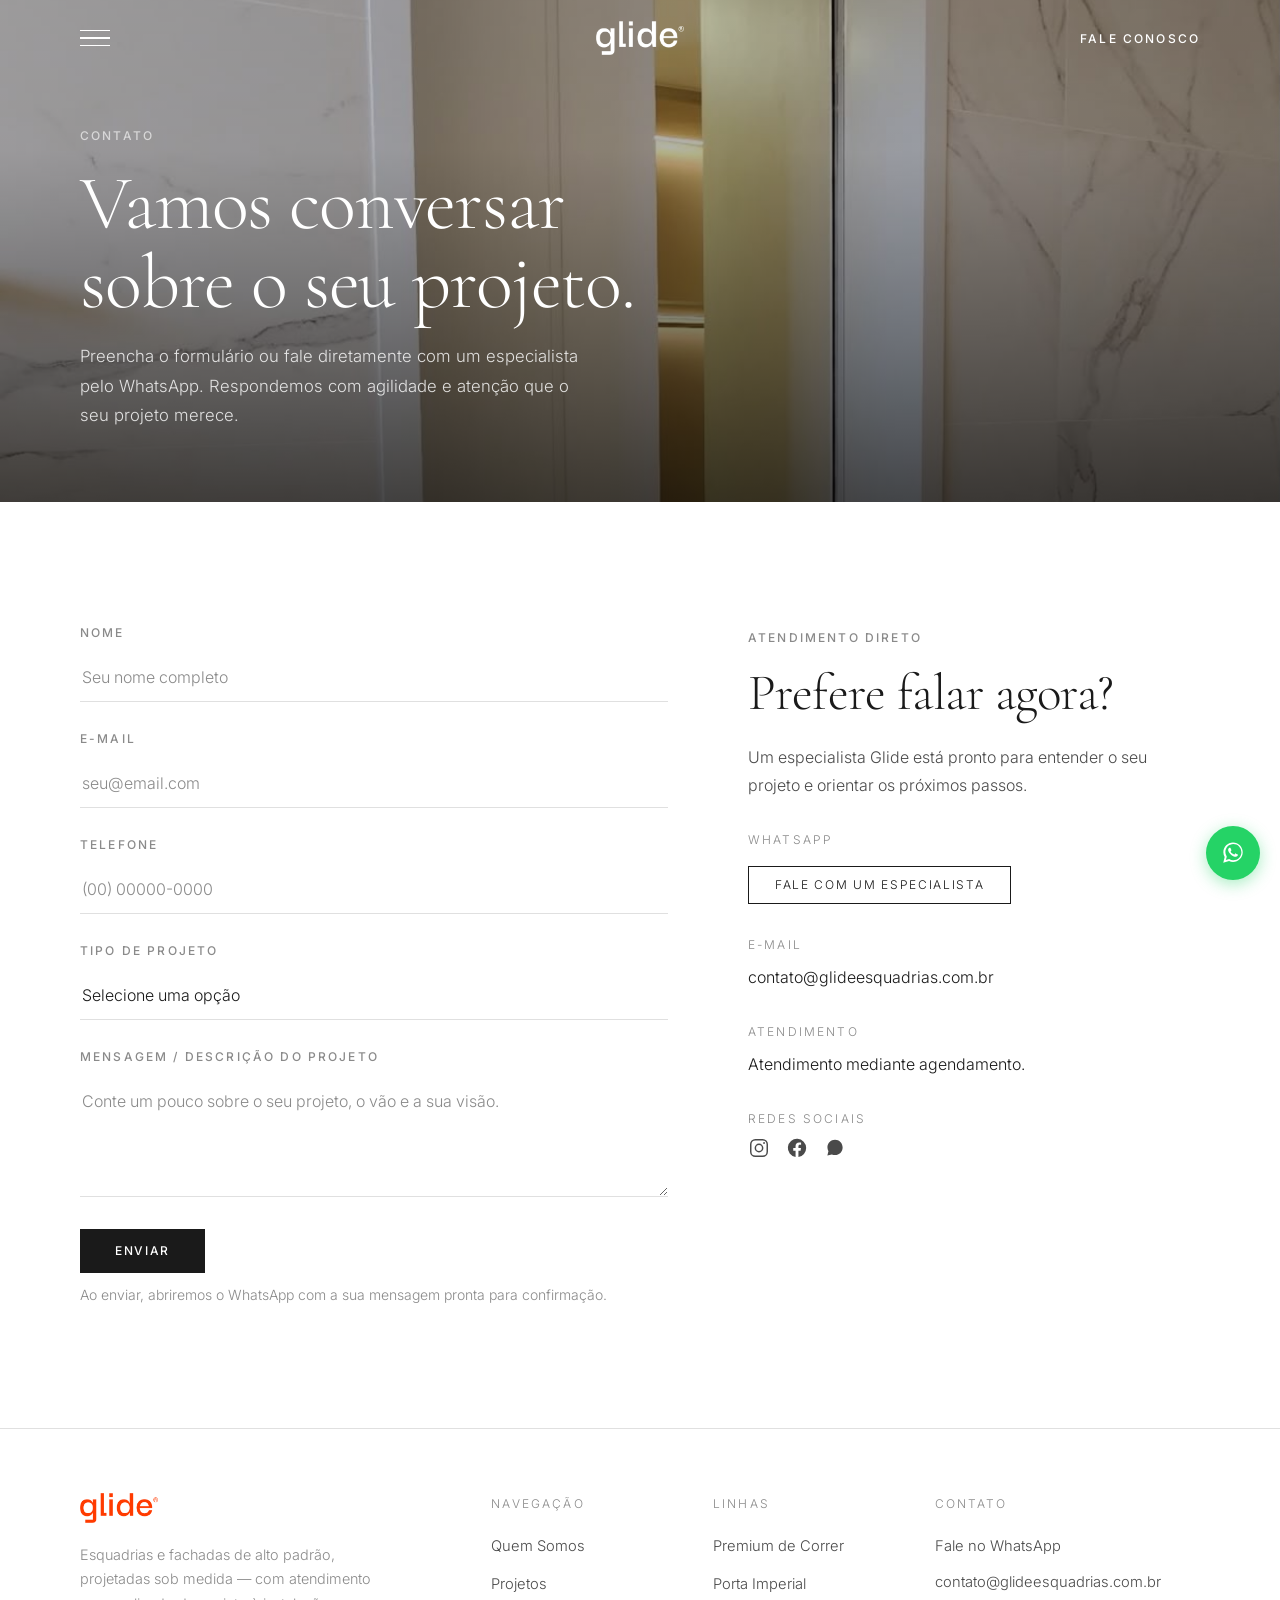
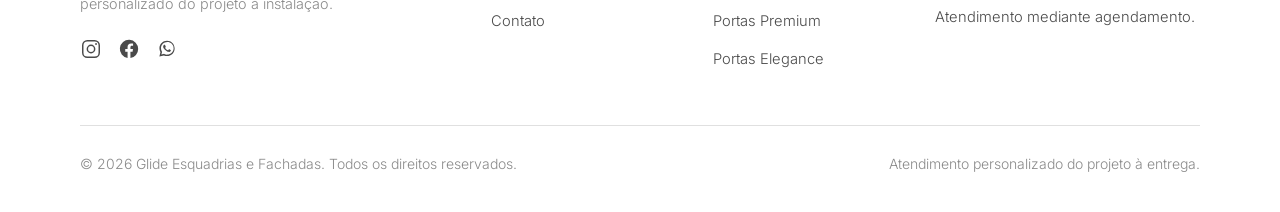
==== contato.html @ 8a38317e "first commit" ====
<!DOCTYPE html>
<html lang="pt-BR">
<head>
  <meta charset="UTF-8">
  <meta name="viewport" content="width=device-width, initial-scale=1.0">
  <title>Contato — Glide</title>
  <meta name="description" content="Fale com a Glide. Preencha o formulário ou converse diretamente com um especialista pelo WhatsApp — respondemos com agilidade e a atenção que o seu projeto merece.">
  <link rel="icon" href="images/symbol.png">
  <link rel="preconnect" href="https://fonts.googleapis.com">
  <link rel="preconnect" href="https://fonts.gstatic.com" crossorigin>
  <link href="https://fonts.googleapis.com/css2?family=Cormorant+Garamond:ital,wght@0,300;0,400;1,300;1,400&family=Inter:wght@300;400;500&display=swap" rel="stylesheet">
  <link rel="stylesheet" href="css/tokens.css">
  <link rel="stylesheet" href="css/reset.css">
  <link rel="stylesheet" href="css/main.css">
  <script src="js/main.js" defer></script>
</head>
<body>

  <!-- ============ NAVBAR ============ -->
  <header class="navbar" id="navbar">
    <div class="navbar__inner">
      <button class="nav-toggle" aria-label="Abrir menu" aria-expanded="false" aria-controls="menu">
        <span></span><span></span><span></span>
      </button>
      <a href="index.html" class="nav-logo" aria-label="Glide — página inicial">
        <img class="logo-light" src="images/logo-white.png" alt="Glide" width="120" height="34">
        <img class="logo-dark" src="images/logo-dark.png" alt="" aria-hidden="true" width="120" height="34">
      </a>
      <a href="contato.html" class="nav-cta">Fale Conosco</a>
    </div>
  </header>

  <!-- ============ MENU OVERLAY ============ -->
  <nav class="menu" id="menu" aria-hidden="true" aria-label="Menu principal">
    <div class="menu__bar">
      <a href="index.html" class="menu__logo" aria-label="Glide"><img src="images/logo-white.png" alt="Glide"></a>
      <button class="menu__close" aria-label="Fechar menu"></button>
    </div>
    <div class="menu__body">
      <div class="menu__nav">
        <a href="index.html" class="menu__link" style="--i:0">Início</a>
        <a href="quem-somos.html" class="menu__link" style="--i:1">Quem Somos</a>
        <a href="projetos.html" class="menu__link" style="--i:2">Projetos</a>
        <a href="contato.html" class="menu__link is-active" style="--i:3">Contato</a>
      </div>
      <div class="menu__group">
        <span class="menu__group-label">Linhas de Produto</span>
        <div class="menu__sub">
          <a href="portas-premium-correr.html">Portas Premium de Correr</a>
          <a href="porta-imperial.html">Porta Imperial</a>
          <a href="portas-premium.html">Portas Premium</a>
          <a href="portas-elegance.html">Portas Elegance</a>
        </div>
      </div>
    </div>
    <div class="menu__footer">
      <a href="https://wa.me/SEU_NUMERO_AQUI" target="_blank" rel="noopener">WhatsApp</a>
      <a href="contato.html">Contato</a>
      <span>Atendimento personalizado do projeto à entrega.</span>
    </div>
  </nav>

  <main>

    <!-- ============ HERO DA PÁGINA ============ -->
    <section class="page-hero page-hero--short">
      <div class="page-hero__media">
        <img src="fotosportas/Correr%20Premium/IMG_0045%20-%20Porta%20de%20Correr%20Premium.jpeg"
             alt="Porta Glide de alto padrão integrada a parede de mármore" fetchpriority="high">
      </div>
      <div class="page-hero__content container">
        <span class="eyebrow eyebrow--light">Contato</span>
        <h1 class="page-hero__title">Vamos conversar sobre o seu projeto.</h1>
        <p class="page-hero__subtitle">Preencha o formulário ou fale diretamente com um especialista pelo WhatsApp. Respondemos com agilidade e atenção que o seu projeto merece.</p>
      </div>
    </section>

    <!-- ============ CONTATO ============ -->
    <section class="section">
      <div class="container">
        <div class="contact-grid">

          <!-- Formulário -->
          <div class="reveal">
            <!-- O envio abre o WhatsApp com a mensagem preenchida.
                 Substitua data-whatsapp pelo número real (apenas dígitos: DDI+DDD+número). -->
            <form class="form js-contact-form" data-whatsapp="SEU_NUMERO_AQUI" novalidate>
              <div class="field">
                <label for="nome">Nome</label>
                <input type="text" id="nome" name="nome" placeholder="Seu nome completo" required>
              </div>
              <div class="field">
                <label for="email">E-mail</label>
                <input type="email" id="email" name="email" placeholder="seu@email.com" required>
              </div>
              <div class="field">
                <label for="telefone">Telefone</label>
                <input type="tel" id="telefone" name="telefone" placeholder="(00) 00000-0000">
              </div>
              <div class="field">
                <label for="tipo">Tipo de projeto</label>
                <select id="tipo" name="tipo" required>
                  <option value="" disabled selected>Selecione uma opção</option>
                  <option value="Residencial">Residencial</option>
                  <option value="Comercial">Comercial</option>
                  <option value="Corporativo">Corporativo</option>
                </select>
              </div>
              <div class="field">
                <label for="mensagem">Mensagem / Descrição do projeto</label>
                <textarea id="mensagem" name="mensagem" placeholder="Conte um pouco sobre o seu projeto, o vão e a sua visão." required></textarea>
              </div>
              <div class="form__submit">
                <button type="submit" class="btn btn--primary">Enviar</button>
                <p class="form__feedback form__note" hidden>Abrindo o WhatsApp com a sua mensagem — é só confirmar o envio por lá.</p>
                <p class="form__note">Ao enviar, abriremos o WhatsApp com a sua mensagem pronta para confirmação.</p>
              </div>
            </form>
          </div>

          <!-- Aside / contato direto -->
          <aside class="contact-aside reveal" style="--reveal-delay:.1s">
            <span class="eyebrow">Atendimento Direto</span>
            <h2 class="title-section">Prefere falar agora?</h2>
            <p>Um especialista Glide está pronto para entender o seu projeto e orientar os próximos passos.</p>

            <div class="contact-block">
              <div class="contact-block__label">WhatsApp</div>
              <a href="https://wa.me/SEU_NUMERO_AQUI" target="_blank" rel="noopener" class="btn btn--outline btn--sm" style="margin-top:8px">Fale com um especialista</a>
            </div>

            <!-- TODO: substituir pelos dados reais de contato da empresa -->
            <div class="contact-block">
              <div class="contact-block__label">E-mail</div>
              <a href="mailto:contato@glideesquadrias.com.br">contato@glideesquadrias.com.br</a>
            </div>

            <div class="contact-block">
              <div class="contact-block__label">Atendimento</div>
              <p>Atendimento mediante agendamento.</p>
            </div>

            <div class="contact-block">
              <div class="contact-block__label">Redes Sociais</div>
              <div class="footer__social" style="margin-top:8px">
                <a href="#" aria-label="Instagram" target="_blank" rel="noopener">
                  <svg viewBox="0 0 24 24" fill="none" stroke="currentColor" stroke-width="1.6" aria-hidden="true"><rect x="3" y="3" width="18" height="18" rx="5"/><circle cx="12" cy="12" r="4"/><circle cx="17.5" cy="6.5" r="1" fill="currentColor" stroke="none"/></svg>
                </a>
                <a href="#" aria-label="Facebook" target="_blank" rel="noopener">
                  <svg viewBox="0 0 24 24" fill="currentColor" aria-hidden="true"><path d="M22 12a10 10 0 1 0-11.56 9.88v-6.99H7.9V12h2.54V9.8c0-2.5 1.49-3.89 3.78-3.89 1.09 0 2.24.2 2.24.2v2.46h-1.26c-1.24 0-1.63.77-1.63 1.56V12h2.78l-.44 2.89h-2.34v6.99A10 10 0 0 0 22 12z"/></svg>
                </a>
                <a href="https://wa.me/SEU_NUMERO_AQUI" aria-label="WhatsApp" target="_blank" rel="noopener">
                  <svg viewBox="0 0 32 32" fill="currentColor" aria-hidden="true"><path d="M16.04 4C9.93 4 4.98 8.95 4.98 15.06c0 1.95.51 3.86 1.48 5.54L4.9 27l6.57-1.72a11.02 11.02 0 0 0 4.56.98h.01c6.11 0 11.06-4.95 11.06-11.06C27.1 8.95 22.15 4 16.04 4z"/></svg>
                </a>
              </div>
            </div>
          </aside>

        </div>
      </div>
    </section>

  </main>

  <!-- ============ FOOTER ============ -->
  <footer class="footer">
    <div class="container">
      <div class="footer__grid">
        <div class="footer__brand">
          <img class="footer__brand-logo" src="images/logo-orange.png" alt="Glide">
          <p class="footer__tagline">Esquadrias e fachadas de alto padrão, projetadas sob medida — com atendimento personalizado do projeto à instalação.</p>
          <div class="footer__social">
            <a href="#" aria-label="Instagram" target="_blank" rel="noopener">
              <svg viewBox="0 0 24 24" fill="none" stroke="currentColor" stroke-width="1.6" aria-hidden="true"><rect x="3" y="3" width="18" height="18" rx="5"/><circle cx="12" cy="12" r="4"/><circle cx="17.5" cy="6.5" r="1" fill="currentColor" stroke="none"/></svg>
            </a>
            <a href="#" aria-label="Facebook" target="_blank" rel="noopener">
              <svg viewBox="0 0 24 24" fill="currentColor" aria-hidden="true"><path d="M22 12a10 10 0 1 0-11.56 9.88v-6.99H7.9V12h2.54V9.8c0-2.5 1.49-3.89 3.78-3.89 1.09 0 2.24.2 2.24.2v2.46h-1.26c-1.24 0-1.63.77-1.63 1.56V12h2.78l-.44 2.89h-2.34v6.99A10 10 0 0 0 22 12z"/></svg>
            </a>
            <a href="https://wa.me/SEU_NUMERO_AQUI" aria-label="WhatsApp" target="_blank" rel="noopener">
              <svg viewBox="0 0 32 32" fill="currentColor" aria-hidden="true"><path d="M16.04 4C9.93 4 4.98 8.95 4.98 15.06c0 1.95.51 3.86 1.48 5.54L4.9 27l6.57-1.72a11.02 11.02 0 0 0 4.56.98h.01c6.11 0 11.06-4.95 11.06-11.06C27.1 8.95 22.15 4 16.04 4zm0 20.2h-.01c-1.41 0-2.79-.38-4-1.1l-.29-.17-3.9 1.02 1.04-3.8-.19-.3a9.13 9.13 0 0 1-1.4-4.86c0-5.05 4.11-9.16 9.17-9.16 2.45 0 4.75.96 6.48 2.69a9.1 9.1 0 0 1 2.68 6.48c0 5.06-4.11 9.17-9.16 9.17zm5.03-6.86c-.27-.14-1.63-.8-1.88-.9-.25-.09-.43-.13-.62.14-.18.27-.71.9-.87 1.08-.16.18-.32.2-.59.07-.27-.14-1.16-.43-2.21-1.36-.82-.73-1.37-1.63-1.53-1.9-.16-.27-.02-.42.12-.55.12-.12.27-.32.41-.48.14-.16.18-.27.27-.46.09-.18.05-.34-.02-.48-.07-.14-.62-1.49-.85-2.04-.22-.53-.45-.46-.62-.47l-.53-.01c-.18 0-.48.07-.73.34-.25.27-.96.94-.96 2.29 0 1.35.98 2.65 1.12 2.84.14.18 1.93 2.95 4.67 4.14.65.28 1.16.45 1.56.58.66.21 1.25.18 1.72.11.52-.08 1.63-.67 1.86-1.31.23-.64.23-1.19.16-1.31-.07-.12-.25-.18-.52-.32z"/></svg>
            </a>
          </div>
        </div>
        <div class="footer__col">
          <div class="footer__col-title">Navegação</div>
          <nav class="footer__links">
            <a href="quem-somos.html">Quem Somos</a>
            <a href="projetos.html">Projetos</a>
            <a href="contato.html">Contato</a>
          </nav>
        </div>
        <div class="footer__col">
          <div class="footer__col-title">Linhas</div>
          <nav class="footer__links">
            <a href="portas-premium-correr.html">Premium de Correr</a>
            <a href="porta-imperial.html">Porta Imperial</a>
            <a href="portas-premium.html">Portas Premium</a>
            <a href="portas-elegance.html">Portas Elegance</a>
          </nav>
        </div>
        <div class="footer__col">
          <div class="footer__col-title">Contato</div>
          <div class="footer__contact">
            <a href="https://wa.me/SEU_NUMERO_AQUI" target="_blank" rel="noopener">Fale no WhatsApp</a>
            <a href="mailto:contato@glideesquadrias.com.br">contato@glideesquadrias.com.br</a>
            <p>Atendimento mediante agendamento.</p>
          </div>
        </div>
      </div>
      <div class="footer__bottom">
        <span>&copy; <span class="js-year">2026</span> Glide Esquadrias e Fachadas. Todos os direitos reservados.</span>
        <span>Atendimento personalizado do projeto à entrega.</span>
      </div>
    </div>
  </footer>

  <!-- ============ WHATSAPP FLUTUANTE ============ -->
  <a class="whatsapp-float" href="https://wa.me/SEU_NUMERO_AQUI" target="_blank" rel="noopener" aria-label="Fale com um especialista no WhatsApp">
    <svg viewBox="0 0 32 32" fill="currentColor" aria-hidden="true"><path d="M16.04 4C9.93 4 4.98 8.95 4.98 15.06c0 1.95.51 3.86 1.48 5.54L4.9 27l6.57-1.72a11.02 11.02 0 0 0 4.56.98h.01c6.11 0 11.06-4.95 11.06-11.06C27.1 8.95 22.15 4 16.04 4zm0 20.2h-.01c-1.41 0-2.79-.38-4-1.1l-.29-.17-3.9 1.02 1.04-3.8-.19-.3a9.13 9.13 0 0 1-1.4-4.86c0-5.05 4.11-9.16 9.17-9.16 2.45 0 4.75.96 6.48 2.69a9.1 9.1 0 0 1 2.68 6.48c0 5.06-4.11 9.17-9.16 9.17zm5.03-6.86c-.27-.14-1.63-.8-1.88-.9-.25-.09-.43-.13-.62.14-.18.27-.71.9-.87 1.08-.16.18-.32.2-.59.07-.27-.14-1.16-.43-2.21-1.36-.82-.73-1.37-1.63-1.53-1.9-.16-.27-.02-.42.12-.55.12-.12.27-.32.41-.48.14-.16.18-.27.27-.46.09-.18.05-.34-.02-.48-.07-.14-.62-1.49-.85-2.04-.22-.53-.45-.46-.62-.47l-.53-.01c-.18 0-.48.07-.73.34-.25.27-.96.94-.96 2.29 0 1.35.98 2.65 1.12 2.84.14.18 1.93 2.95 4.67 4.14.65.28 1.16.45 1.56.58.66.21 1.25.18 1.72.11.52-.08 1.63-.67 1.86-1.31.23-.64.23-1.19.16-1.31-.07-.12-.25-.18-.52-.32z"/></svg>
  </a>

</body>
</html>
---- css/tokens.css ----
/* ============================================================
   GLIDE — Design Tokens
   Variáveis globais: cores, tipografia, espaçamento, transições.
   Nunca usar valores hardcoded nas páginas — sempre referenciar
   estas variáveis.
   ============================================================ */

:root {
  /* ---------- CORES ---------- */
  --color-background:   #FFFFFF;   /* fundo principal */
  --color-surface:      #F5F5F3;   /* seções alternadas (off-white quente) */
  --color-surface-2:    #EFEFEC;   /* variação mais profunda da surface */
  --color-dark:         #1A1A1A;   /* textos principais, hero, títulos */
  --color-mid:          #4A4A4A;   /* textos secundários, subtítulos */
  --color-light:        #8A8A8A;   /* textos de apoio, labels, rodapé */
  --color-accent:       #1A1A1A;   /* destaque — botões CTA principais */
  --color-accent-hover: #333333;   /* hover dos botões */
  --color-border:       #E0E0E0;   /* bordas, linhas divisórias */
  --color-border-soft:  #ECECEC;   /* bordas muito sutis */
  --color-whatsapp:     #25D366;   /* ícone flutuante WhatsApp */
  --color-overlay:      rgba(0, 0, 0, 0.45); /* overlay do hero */

  /* ---------- TIPOGRAFIA ---------- */
  --font-heading: 'Cormorant Garamond', Georgia, 'Times New Roman', serif;
  --font-body:    'Inter', -apple-system, BlinkMacSystemFont, 'Segoe UI', sans-serif;
  --font-accent:  'Inter', -apple-system, BlinkMacSystemFont, 'Segoe UI', sans-serif;

  /* Escala tipográfica fluida */
  --text-hero:  clamp(2.75rem, 6vw, 5.5rem);
  --text-h1:    clamp(2.1rem, 4vw, 3.5rem);
  --text-h2:    clamp(1.5rem, 3vw, 2.5rem);
  --text-h3:    1.25rem;
  --text-body:  1rem;
  --text-small: 0.875rem;
  --text-caps:  0.75rem;

  --tracking-caps: 0.18em;   /* letter-spacing de labels em caixa alta */
  --tracking-btn:  0.14em;   /* letter-spacing dos botões */

  --leading-tight: 1.1;
  --leading-snug:  1.3;
  --leading-body:  1.75;

  /* ---------- ESPAÇAMENTO E GRID ---------- */
  --space-section:    120px;   /* padding vertical entre seções (desktop) */
  --space-section-m:  72px;    /* padding vertical entre seções (mobile) */
  --container-max:    1280px;  /* largura máxima do container */
  --container-pad:    80px;    /* padding lateral desktop */
  --container-pad-m:  24px;    /* padding lateral mobile */
  --grid-gap:         32px;    /* gap padrão entre colunas/cards */
  --gallery-gap:      8px;     /* gap editorial das galerias */

  /* ---------- ALTURAS / DIMENSÕES ---------- */
  --nav-h:        76px;        /* altura navbar desktop */
  --nav-h-m:      62px;        /* altura navbar mobile */

  /* ---------- TRANSIÇÕES ---------- */
  --ease:        cubic-bezier(0.22, 0.61, 0.36, 1);
  --ease-out:    cubic-bezier(0.16, 1, 0.3, 1);
  --t-fast:      0.2s;
  --t-base:      0.3s;
  --t-slow:      0.6s;

  /* ---------- SOMBRAS ---------- */
  --shadow-nav:  0 1px 0 var(--color-border);
  --shadow-soft: 0 18px 50px -28px rgba(0, 0, 0, 0.35);

  /* ---------- Z-INDEX ---------- */
  --z-nav:     900;
  --z-menu:    950;
  --z-float:   999;
  --z-lightbox: 1000;
}
---- css/main.css ----
/* ============================================================
   GLIDE — Main Stylesheet
   Luxury minimalism. Mobile-first. CSS puro com variáveis.
   Sumário:
   1.  Layout base (container, section, helpers)
   2.  Tipografia (eyebrow, títulos, leads)
   3.  Botões
   4.  Navbar
   5.  Menu overlay (fullscreen)
   6.  Hero (home) + Hero interno
   7.  Bloco de marca / duas colunas
   8.  Stats
   9.  Cards "Por que a Glide"
   10. Cards de linha de produto
   11. Processo (etapas)
   12. Galeria / masonry
   13. Páginas de produto
   14. Quem somos
   15. Contato (form)
   16. CTA final
   17. Rodapé
   18. WhatsApp flutuante
   19. Lightbox
   20. Animações de reveal
   21. Responsivo
   ============================================================ */

/* ============================================================
   1. LAYOUT BASE
   ============================================================ */
.container {
  width: 100%;
  max-width: var(--container-max);
  margin-inline: auto;
  padding-inline: var(--container-pad-m);
}

.container--wide { max-width: 1480px; }
.container--narrow { max-width: 920px; }

.section {
  padding-block: var(--space-section-m);
}
.section--surface { background-color: var(--color-surface); }
.section--dark { background-color: var(--color-dark); color: #fff; }
.section--tight { padding-block: calc(var(--space-section-m) * 0.7); }

.divider {
  height: 1px;
  background: var(--color-border);
  border: 0;
}

/* ============================================================
   2. TIPOGRAFIA
   ============================================================ */
.eyebrow {
  display: inline-block;
  font-family: var(--font-accent);
  font-size: var(--text-caps);
  font-weight: 500;
  letter-spacing: var(--tracking-caps);
  text-transform: uppercase;
  color: var(--color-light);
}
.eyebrow--light { color: rgba(255, 255, 255, 0.62); }

.title-display {
  font-family: var(--font-heading);
  font-weight: 300;
  font-size: var(--text-h1);
  line-height: 1.05;
  letter-spacing: -0.01em;
  color: var(--color-dark);
}
.title-display em {
  font-style: italic;
}

.title-section {
  font-family: var(--font-heading);
  font-weight: 300;
  font-size: var(--text-h1);
  line-height: 1.08;
  letter-spacing: -0.01em;
  color: var(--color-dark);
}

.lead {
  font-family: var(--font-body);
  font-weight: 300;
  font-size: 1.05rem;
  line-height: var(--leading-body);
  color: var(--color-mid);
}

.muted { color: var(--color-light); }
.on-dark { color: #fff; }
.on-dark .title-section,
.on-dark h2,
.on-dark h3 { color: #fff; }

.text-center { text-align: center; }
.measure { max-width: 56ch; }
.measure-sm { max-width: 46ch; }

/* Cabeçalho de seção centralizado reutilizável */
.section-head {
  max-width: 720px;
  margin-inline: auto;
  text-align: center;
}
.section-head .eyebrow { margin-bottom: 20px; }
.section-head .title-section { margin-bottom: 20px; }
.section-head .lead { margin-inline: auto; }

/* ============================================================
   3. BOTÕES
   ============================================================ */
.btn {
  display: inline-flex;
  align-items: center;
  justify-content: center;
  gap: 10px;
  padding: 15px 34px;
  font-family: var(--font-body);
  font-size: var(--text-caps);
  font-weight: 500;
  letter-spacing: var(--tracking-btn);
  text-transform: uppercase;
  line-height: 1;
  border: 1px solid transparent;
  cursor: pointer;
  transition: background var(--t-fast) var(--ease),
              color var(--t-fast) var(--ease),
              border-color var(--t-fast) var(--ease),
              transform var(--t-fast) var(--ease);
}
.btn:hover { transform: translateY(-1px); }
.btn:active { transform: translateY(0); }

.btn--primary {
  background: var(--color-dark);
  color: #fff;
  border-color: var(--color-dark);
}
.btn--primary:hover { background: var(--color-accent-hover); border-color: var(--color-accent-hover); }

.btn--outline {
  background: transparent;
  color: var(--color-dark);
  border-color: var(--color-dark);
}
.btn--outline:hover { background: var(--color-dark); color: #fff; }

.btn--outline-light {
  background: transparent;
  color: #fff;
  border-color: rgba(255, 255, 255, 0.85);
}
.btn--outline-light:hover { background: #fff; color: var(--color-dark); border-color: #fff; }

.btn--sm { padding: 12px 26px; }

.btn-group {
  display: flex;
  flex-wrap: wrap;
  gap: 16px;
}

/* Link de texto com seta */
.text-link {
  display: inline-flex;
  align-items: center;
  gap: 9px;
  font-family: var(--font-body);
  font-size: var(--text-caps);
  font-weight: 500;
  letter-spacing: var(--tracking-btn);
  text-transform: uppercase;
  color: var(--color-dark);
  padding-bottom: 4px;
  border-bottom: 1px solid var(--color-dark);
  transition: gap var(--t-fast) var(--ease), opacity var(--t-fast) var(--ease);
}
.text-link:hover { gap: 16px; }
.text-link .arrow { transition: transform var(--t-fast) var(--ease); }
.text-link:hover .arrow { transform: translateX(3px); }
.text-link--light { color: #fff; border-color: rgba(255,255,255,0.6); }

/* ============================================================
   4. NAVBAR
   ============================================================ */
.navbar {
  position: fixed;
  inset: 0 0 auto 0;
  z-index: var(--z-nav);
  height: var(--nav-h-m);
  display: flex;
  align-items: center;
  background: transparent;
  transition: background var(--t-base) var(--ease),
              box-shadow var(--t-base) var(--ease),
              height var(--t-base) var(--ease);
}
.navbar__inner {
  width: 100%;
  max-width: 1480px;
  margin-inline: auto;
  padding-inline: var(--container-pad-m);
  display: grid;
  grid-template-columns: 1fr auto 1fr;
  align-items: center;
}

/* Botão hamburger (esquerda) */
.nav-toggle {
  justify-self: start;
  display: inline-flex;
  flex-direction: column;
  gap: 6px;
  width: 30px;
  padding: 6px 0;
  color: #fff;
}
.nav-toggle span {
  display: block;
  height: 1.5px;
  width: 100%;
  background: currentColor;
  transition: transform var(--t-base) var(--ease),
              opacity var(--t-base) var(--ease),
              background var(--t-base) var(--ease);
}
.nav-toggle__label {
  display: none;
  font-size: var(--text-caps);
  letter-spacing: var(--tracking-caps);
  text-transform: uppercase;
  font-weight: 500;
}

/* Logo (centro) */
.nav-logo {
  justify-self: center;
  display: block;
  position: relative;
  height: 30px;
}
.nav-logo img {
  height: 100%;
  width: auto;
  transition: opacity var(--t-base) var(--ease);
}
.nav-logo .logo-dark {
  position: absolute;
  inset: 0;
  opacity: 0;
}

/* CTA direita */
.nav-cta {
  justify-self: end;
  display: none;
  font-size: var(--text-caps);
  font-weight: 500;
  letter-spacing: var(--tracking-caps);
  text-transform: uppercase;
  color: #fff;
  transition: color var(--t-base) var(--ease), opacity var(--t-fast) var(--ease);
}
.nav-cta:hover { opacity: 0.7; }

/* Estado: rolado / sólido */
.navbar.is-solid {
  background: var(--color-background);
  box-shadow: var(--shadow-nav);
}
.navbar.is-solid .nav-toggle { color: var(--color-dark); }
.navbar.is-solid .nav-cta { color: var(--color-dark); }
.navbar.is-solid .nav-logo .logo-light { opacity: 0; }
.navbar.is-solid .nav-logo .logo-dark { opacity: 1; }

/* ============================================================
   5. MENU OVERLAY (FULLSCREEN)
   ============================================================ */
.menu {
  position: fixed;
  inset: 0;
  z-index: var(--z-menu);
  background: var(--color-dark);
  color: #fff;
  display: flex;
  flex-direction: column;
  opacity: 0;
  visibility: hidden;
  transform: translateY(-12px);
  transition: opacity var(--t-base) var(--ease),
              transform var(--t-base) var(--ease),
              visibility var(--t-base);
  overflow-y: auto;
}
.menu.is-open {
  opacity: 1;
  visibility: visible;
  transform: none;
}

.menu__bar {
  height: var(--nav-h-m);
  display: flex;
  align-items: center;
  justify-content: space-between;
  padding-inline: var(--container-pad-m);
  flex-shrink: 0;
}
.menu__logo { height: 28px; }
.menu__logo img { height: 100%; width: auto; }
.menu__close {
  width: 34px;
  height: 34px;
  position: relative;
  color: #fff;
}
.menu__close::before,
.menu__close::after {
  content: "";
  position: absolute;
  top: 50%;
  left: 50%;
  width: 22px;
  height: 1.5px;
  background: currentColor;
}
.menu__close::before { transform: translate(-50%, -50%) rotate(45deg); }
.menu__close::after  { transform: translate(-50%, -50%) rotate(-45deg); }

.menu__body {
  flex: 1;
  display: flex;
  flex-direction: column;
  justify-content: center;
  padding: 48px var(--container-pad-m) 64px;
}

.menu__nav { display: flex; flex-direction: column; gap: 2px; }

.menu__link {
  font-family: var(--font-heading);
  font-weight: 300;
  font-size: clamp(2rem, 8vw, 3.4rem);
  line-height: 1.25;
  color: rgba(255, 255, 255, 0.55);
  width: fit-content;
  transition: color var(--t-fast) var(--ease), transform var(--t-fast) var(--ease);
  /* animação de entrada escalonada */
  opacity: 0;
  transform: translateY(18px);
}
.menu.is-open .menu__link {
  animation: menuIn 0.6s var(--ease-out) forwards;
  animation-delay: calc(var(--i, 0) * 0.06s + 0.12s);
}
.menu__link:hover { color: #fff; transform: translateX(8px); }
.menu__link.is-active { color: #fff; }
.menu__link.is-active::before {
  content: "";
  display: inline-block;
  width: 26px;
  height: 1px;
  background: var(--color-light);
  vertical-align: middle;
  margin-right: 16px;
}

@keyframes menuIn {
  to { opacity: 1; transform: none; }
}

/* Submenu de produtos */
.menu__group { margin: 6px 0 6px; }
.menu__group-label {
  display: block;
  font-size: var(--text-caps);
  letter-spacing: var(--tracking-caps);
  text-transform: uppercase;
  color: var(--color-light);
  margin-bottom: 14px;
}
.menu__sub {
  display: flex;
  flex-direction: column;
  gap: 12px;
  padding-left: 2px;
}
.menu__sub a {
  font-family: var(--font-body);
  font-weight: 300;
  font-size: 1.05rem;
  color: rgba(255, 255, 255, 0.6);
  width: fit-content;
  transition: color var(--t-fast) var(--ease), transform var(--t-fast) var(--ease);
}
.menu__sub a:hover { color: #fff; transform: translateX(6px); }
.menu__sub a.is-active { color: #fff; }

.menu__footer {
  margin-top: 44px;
  padding-top: 28px;
  border-top: 1px solid rgba(255, 255, 255, 0.12);
  display: flex;
  flex-wrap: wrap;
  gap: 24px;
  align-items: center;
  font-size: var(--text-small);
  color: var(--color-light);
}
.menu__footer a { transition: color var(--t-fast) var(--ease); }
.menu__footer a:hover { color: #fff; }

body.menu-open { overflow: hidden; }

/* ============================================================
   6. HERO (HOME)
   ============================================================ */
.hero {
  position: relative;
  min-height: 100svh;
  display: flex;
  align-items: flex-end;
  overflow: hidden;
}
.hero__media {
  position: absolute;
  inset: 0;
  z-index: -2;
}
.hero__media img {
  width: 100%;
  height: 100%;
  object-fit: cover;
  object-position: center 35%;
  animation: heroZoom 14s var(--ease) forwards;
}
@keyframes heroZoom {
  from { transform: scale(1.06); }
  to   { transform: scale(1); }
}
.hero::after {
  content: "";
  position: absolute;
  inset: 0;
  z-index: -1;
  background: linear-gradient(
    to top,
    rgba(0,0,0,0.72) 0%,
    rgba(0,0,0,0.40) 45%,
    rgba(0,0,0,0.30) 100%
  );
}
.hero__content {
  position: relative;
  width: 100%;
  padding-bottom: clamp(56px, 12vh, 120px);
  padding-top: 120px;
}
.hero__inner { max-width: 760px; }
.hero .eyebrow { margin-bottom: 22px; }
.hero__title {
  font-family: var(--font-heading);
  font-weight: 300;
  font-size: var(--text-hero);
  line-height: 1.02;
  letter-spacing: -0.015em;
  color: #fff;
  margin-bottom: 26px;
}
.hero__subtitle {
  font-family: var(--font-body);
  font-weight: 300;
  font-size: 1.0625rem;
  line-height: 1.7;
  color: rgba(255, 255, 255, 0.82);
  max-width: 52ch;
  margin-bottom: 38px;
}

/* Scroll cue */
.hero__cue {
  position: absolute;
  bottom: 26px;
  left: 50%;
  transform: translateX(-50%);
  width: 1px;
  height: 54px;
  background: linear-gradient(to bottom, rgba(255,255,255,0) 0%, rgba(255,255,255,0.7) 100%);
  overflow: hidden;
}
.hero__cue::after {
  content: "";
  position: absolute;
  inset: 0;
  background: #fff;
  animation: cue 2.2s var(--ease) infinite;
}
@keyframes cue {
  0% { transform: translateY(-100%); }
  60%, 100% { transform: translateY(100%); }
}

/* ============================================================
   6b. HERO INTERNO (páginas)
   ============================================================ */
.page-hero {
  position: relative;
  min-height: 62vh;
  display: flex;
  align-items: flex-end;
  overflow: hidden;
}
.page-hero--short { min-height: 52vh; }
.page-hero__media { position: absolute; inset: 0; z-index: -2; }
.page-hero__media img {
  width: 100%;
  height: 100%;
  object-fit: cover;
  object-position: center 40%;
}
.page-hero::after {
  content: "";
  position: absolute;
  inset: 0;
  z-index: -1;
  background: linear-gradient(to top, rgba(0,0,0,0.70), rgba(0,0,0,0.30) 70%, rgba(0,0,0,0.28));
}
.page-hero__content {
  position: relative;
  width: 100%;
  padding-bottom: clamp(44px, 8vh, 80px);
  padding-top: 120px;
}
.page-hero .eyebrow { margin-bottom: 18px; }
.page-hero__title {
  font-family: var(--font-heading);
  font-weight: 300;
  font-size: var(--text-hero);
  line-height: 1.03;
  letter-spacing: -0.015em;
  color: #fff;
  max-width: 16ch;
}
.page-hero__subtitle {
  font-family: var(--font-body);
  font-weight: 300;
  font-size: 1.05rem;
  color: rgba(255,255,255,0.82);
  margin-top: 20px;
  max-width: 50ch;
}

/* ============================================================
   7. BLOCO DE MARCA / DUAS COLUNAS
   ============================================================ */
.split {
  display: grid;
  gap: 40px;
  align-items: center;
}
.split__media { overflow: hidden; }
.split__media img {
  width: 100%;
  height: 100%;
  min-height: 320px;
  object-fit: cover;
  transition: transform 0.9s var(--ease);
}
.split__media:hover img { transform: scale(1.04); }
.split__body .eyebrow { margin-bottom: 20px; }
.split__body .title-section { margin-bottom: 26px; }
.split__body p + p { margin-top: 18px; }
.split__body .btn,
.split__body .text-link { margin-top: 34px; }

/* Variante intro (label + título à esquerda, texto à direita) — estilo referência */
.intro-cols {
  display: grid;
  gap: 28px;
}
.intro-cols__head .eyebrow { margin-bottom: 22px; }
.intro-cols__head .title-section { font-size: var(--text-h1); }
.intro-cols__body p + p { margin-top: 18px; }
.intro-cols__body .text-link { margin-top: 32px; }

/* ============================================================
   8. STATS
   ============================================================ */
.stats {
  display: grid;
  gap: 0;
}
.stat {
  text-align: center;
  padding: 18px 16px;
}
.stat__num {
  font-family: var(--font-heading);
  font-weight: 300;
  font-size: clamp(3.2rem, 8vw, 4.5rem);
  line-height: 1;
  color: var(--color-dark);
  margin-bottom: 14px;
}
.stat__label {
  font-size: var(--text-caps);
  letter-spacing: var(--tracking-caps);
  text-transform: uppercase;
  color: var(--color-light);
}

/* ============================================================
   9. CARDS "POR QUE A GLIDE"
   ============================================================ */
.why-grid {
  display: grid;
  gap: 0;
  margin-top: 56px;
  border-top: 1px solid var(--color-border);
  border-left: 1px solid var(--color-border);
}
.why-card {
  padding: 40px 36px 44px;
  border-right: 1px solid var(--color-border);
  border-bottom: 1px solid var(--color-border);
  background: var(--color-background);
  transition: background var(--t-base) var(--ease);
}
.why-card:hover { background: var(--color-surface); }
.why-card__num {
  font-family: var(--font-body);
  font-size: var(--text-caps);
  letter-spacing: var(--tracking-caps);
  color: var(--color-light);
  margin-bottom: 26px;
}
.why-card__title {
  font-family: var(--font-heading);
  font-weight: 400;
  font-size: 1.6rem;
  line-height: 1.2;
  color: var(--color-dark);
  margin-bottom: 14px;
}
.why-card__text {
  font-size: 0.95rem;
  line-height: 1.7;
  color: var(--color-mid);
}

/* ============================================================
   10. CARDS DE LINHA DE PRODUTO
   ============================================================ */
.lines-grid {
  display: grid;
  gap: var(--grid-gap);
  margin-top: 56px;
}
.line-card {
  display: flex;
  flex-direction: column;
  background: var(--color-surface);
  border: 1px solid var(--color-border);
  overflow: hidden;
  transition: transform var(--t-base) var(--ease),
              border-color var(--t-base) var(--ease),
              box-shadow var(--t-base) var(--ease);
}
.line-card:hover {
  transform: translateY(-3px);
  border-color: var(--color-dark);
  box-shadow: var(--shadow-soft);
}
.line-card__media {
  aspect-ratio: 4 / 3;
  overflow: hidden;
  background: var(--color-surface-2);
}
.line-card__media img {
  width: 100%;
  height: 100%;
  object-fit: cover;
  transition: transform 0.8s var(--ease);
}
.line-card:hover .line-card__media img { transform: scale(1.05); }
.line-card__body {
  padding: 32px 32px 36px;
  display: flex;
  flex-direction: column;
  flex: 1;
}
.line-card__num {
  font-size: var(--text-caps);
  letter-spacing: var(--tracking-caps);
  color: var(--color-light);
  margin-bottom: 16px;
}
.line-card__title {
  font-family: var(--font-heading);
  font-weight: 400;
  font-size: 1.7rem;
  line-height: 1.15;
  color: var(--color-dark);
  margin-bottom: 14px;
}
.line-card__text {
  font-size: 0.95rem;
  line-height: 1.7;
  color: var(--color-mid);
  margin-bottom: 26px;
}
.line-card__cta { margin-top: auto; }

/* ============================================================
   11. PROCESSO (ETAPAS)
   ============================================================ */
.process {
  display: grid;
  gap: 40px;
  margin-top: 56px;
}
.step { position: relative; }
.step__num {
  width: 56px;
  height: 56px;
  border: 1px solid var(--color-dark);
  border-radius: 50%;
  display: flex;
  align-items: center;
  justify-content: center;
  font-family: var(--font-heading);
  font-size: 1.4rem;
  color: var(--color-dark);
  margin-bottom: 22px;
}
.section--dark .step__num { border-color: rgba(255,255,255,0.6); color: #fff; }
.step__title {
  font-size: 0.95rem;
  font-weight: 500;
  letter-spacing: 0.04em;
  text-transform: uppercase;
  color: var(--color-dark);
  margin-bottom: 12px;
}
.section--dark .step__title { color: #fff; }
.step__text {
  font-size: 0.92rem;
  line-height: 1.65;
  color: var(--color-mid);
}
.section--dark .step__text { color: rgba(255,255,255,0.7); }

/* ============================================================
   12. GALERIA / MASONRY
   ============================================================ */
.masonry {
  column-count: 2;
  column-gap: var(--gallery-gap);
}
.masonry--3 { column-count: 2; }
.gallery-item {
  display: block;
  width: 100%;
  margin-bottom: var(--gallery-gap);
  overflow: hidden;
  break-inside: avoid;
  position: relative;
  cursor: zoom-in;
  background: var(--color-surface-2);
}
.gallery-item img {
  width: 100%;
  height: auto;
  display: block;
  transition: transform 0.7s var(--ease);
}
.gallery-item::after {
  content: "";
  position: absolute;
  inset: 0;
  background: rgba(26,26,26,0);
  transition: background var(--t-base) var(--ease);
}
.gallery-item:hover img { transform: scale(1.04); }
.gallery-item:hover::after { background: rgba(26,26,26,0.12); }

/* Filtros (projetos) */
.filters {
  display: flex;
  flex-wrap: wrap;
  gap: 10px;
  justify-content: center;
  margin: 40px 0 48px;
}
.filter-btn {
  padding: 10px 22px;
  font-size: var(--text-caps);
  font-weight: 500;
  letter-spacing: var(--tracking-btn);
  text-transform: uppercase;
  color: var(--color-mid);
  border: 1px solid var(--color-border);
  background: transparent;
  transition: all var(--t-fast) var(--ease);
}
.filter-btn:hover { border-color: var(--color-dark); color: var(--color-dark); }
.filter-btn.is-active {
  background: var(--color-dark);
  color: #fff;
  border-color: var(--color-dark);
}
.gallery-item.is-hidden { display: none; }

/* ============================================================
   13. PÁGINAS DE PRODUTO
   ============================================================ */
.product-intro {
  display: grid;
  gap: 44px;
}
.product-intro__main .eyebrow { margin-bottom: 18px; }
.product-intro__main .title-section { margin-bottom: 26px; }
.product-intro__main p + p { margin-top: 18px; }

.specs {
  border-top: 1px solid var(--color-border);
}
.specs__label {
  font-size: var(--text-caps);
  letter-spacing: var(--tracking-caps);
  text-transform: uppercase;
  color: var(--color-light);
  padding-top: 22px;
  margin-bottom: 6px;
}
.specs ul { margin-top: 6px; }
.specs li {
  display: flex;
  gap: 16px;
  padding: 18px 0;
  border-bottom: 1px solid var(--color-border);
  font-size: 0.98rem;
  line-height: 1.55;
  color: var(--color-mid);
}
.specs li::before {
  content: "";
  flex-shrink: 0;
  width: 7px;
  height: 7px;
  margin-top: 9px;
  border: 1px solid var(--color-dark);
  border-radius: 50%;
}

.feature-band__media { overflow: hidden; }
.feature-band__media img {
  width: 100%;
  height: 100%;
  min-height: 380px;
  object-fit: cover;
  transition: transform 0.9s var(--ease);
}
.feature-band__media:hover img { transform: scale(1.04); }

.product-cta {
  display: flex;
  flex-wrap: wrap;
  gap: 16px;
  margin-top: 40px;
}

/* ============================================================
   14. QUEM SOMOS
   ============================================================ */
.values {
  display: grid;
  gap: 0;
  margin-top: 12px;
  border-top: 1px solid var(--color-border);
}
.value-item {
  display: flex;
  gap: 24px;
  align-items: baseline;
  padding: 28px 0;
  border-bottom: 1px solid var(--color-border);
}
.value-item__idx {
  font-family: var(--font-heading);
  font-size: 1.5rem;
  color: var(--color-light);
  min-width: 48px;
}
.value-item__text {
  font-family: var(--font-heading);
  font-weight: 400;
  font-size: clamp(1.3rem, 3vw, 1.8rem);
  line-height: 1.3;
  color: var(--color-dark);
}

/* ============================================================
   15. CONTATO (FORM)
   ============================================================ */
.contact-grid {
  display: grid;
  gap: 56px;
}
.form { display: grid; gap: 26px; }
.field { display: flex; flex-direction: column; gap: 10px; }
.field label {
  font-size: var(--text-caps);
  letter-spacing: var(--tracking-caps);
  text-transform: uppercase;
  color: var(--color-light);
  font-weight: 500;
}
.field input,
.field textarea,
.field select {
  width: 100%;
  padding: 14px 2px;
  border-bottom: 1px solid var(--color-border);
  font-size: 1rem;
  font-weight: 300;
  color: var(--color-dark);
  background: transparent;
  transition: border-color var(--t-fast) var(--ease);
}
.field input::placeholder,
.field textarea::placeholder { color: var(--color-light); }
.field input:focus,
.field textarea:focus,
.field select:focus {
  outline: none;
  border-color: var(--color-dark);
}
.field textarea { resize: vertical; min-height: 120px; }
.field select { appearance: none; cursor: pointer; }
.form__submit { margin-top: 6px; }
.form__note {
  font-size: var(--text-small);
  color: var(--color-light);
  margin-top: 10px;
}

.contact-aside .eyebrow { margin-bottom: 18px; }
.contact-aside .title-section { margin-bottom: 22px; }
.contact-block { margin-top: 30px; }
.contact-block__label {
  font-size: var(--text-caps);
  letter-spacing: var(--tracking-caps);
  text-transform: uppercase;
  color: var(--color-light);
  margin-bottom: 8px;
}
.contact-block a,
.contact-block p { color: var(--color-dark); font-weight: 300; }
.contact-block a:hover { color: var(--color-mid); }

/* ============================================================
   16. CTA FINAL
   ============================================================ */
.cta-final {
  text-align: center;
}
.cta-final .title-section {
  font-size: var(--text-h1);
  max-width: 18ch;
  margin: 0 auto 36px;
}
.section--dark .cta-final .title-section { color: #fff; }

/* ============================================================
   17. RODAPÉ
   ============================================================ */
.footer {
  background: var(--color-background);
  border-top: 1px solid var(--color-border);
  padding-block: 64px 36px;
}
.footer__grid {
  display: grid;
  gap: 44px;
}
.footer__brand-logo { height: 30px; width: auto; margin-bottom: 20px; }
.footer__tagline {
  font-size: 0.9rem;
  color: var(--color-light);
  max-width: 34ch;
  line-height: 1.7;
}
.footer__col-title {
  font-size: var(--text-caps);
  letter-spacing: var(--tracking-caps);
  text-transform: uppercase;
  color: var(--color-light);
  margin-bottom: 20px;
}
.footer__links { display: flex; flex-direction: column; gap: 12px; }
.footer__links a,
.footer__contact a,
.footer__contact p {
  font-size: 0.92rem;
  color: var(--color-mid);
  transition: color var(--t-fast) var(--ease);
}
.footer__links a:hover,
.footer__contact a:hover { color: var(--color-dark); }
.footer__contact { display: flex; flex-direction: column; gap: 10px; }
.footer__social {
  display: flex;
  gap: 16px;
  margin-top: 22px;
}
.footer__social a {
  width: 22px;
  height: 22px;
  color: var(--color-mid);
  transition: color var(--t-fast) var(--ease), transform var(--t-fast) var(--ease);
}
.footer__social a:hover { color: var(--color-dark); transform: translateY(-2px); }
.footer__social svg { width: 100%; height: 100%; }
.footer__bottom {
  margin-top: 52px;
  padding-top: 26px;
  border-top: 1px solid var(--color-border);
  display: flex;
  flex-wrap: wrap;
  gap: 12px;
  justify-content: space-between;
  font-size: var(--text-small);
  color: var(--color-light);
}

/* ============================================================
   18. WHATSAPP FLUTUANTE
   ============================================================ */
.whatsapp-float {
  position: fixed;
  bottom: 20px;
  right: 20px;
  z-index: var(--z-float);
  width: 54px;
  height: 54px;
  background-color: var(--color-whatsapp);
  border-radius: 50%;
  display: flex;
  align-items: center;
  justify-content: center;
  box-shadow: 0 4px 16px rgba(37, 211, 102, 0.4);
  transition: transform var(--t-fast) var(--ease), box-shadow var(--t-fast) var(--ease);
}
.whatsapp-float svg { width: 28px; height: 28px; color: #fff; }
.whatsapp-float:hover {
  transform: scale(1.08);
  box-shadow: 0 6px 24px rgba(37, 211, 102, 0.5);
}
.whatsapp-float::before {
  content: "Fale com um especialista";
  position: absolute;
  right: 66px;
  white-space: nowrap;
  background: var(--color-dark);
  color: #fff;
  font-family: var(--font-body);
  font-size: var(--text-caps);
  letter-spacing: 0.02em;
  padding: 8px 14px;
  border-radius: 4px;
  opacity: 0;
  transform: translateX(6px);
  pointer-events: none;
  transition: opacity var(--t-fast) var(--ease), transform var(--t-fast) var(--ease);
}
.whatsapp-float::after {
  content: "";
  position: absolute;
  right: 60px;
  width: 0; height: 0;
  border-left: 6px solid var(--color-dark);
  border-top: 5px solid transparent;
  border-bottom: 5px solid transparent;
  opacity: 0;
  transition: opacity var(--t-fast) var(--ease);
}
.whatsapp-float:hover::before { opacity: 1; transform: translateX(0); }
.whatsapp-float:hover::after { opacity: 1; }

/* ============================================================
   19. LIGHTBOX
   ============================================================ */
.lightbox {
  position: fixed;
  inset: 0;
  z-index: var(--z-lightbox);
  background: rgba(15, 15, 15, 0.94);
  display: flex;
  align-items: center;
  justify-content: center;
  opacity: 0;
  visibility: hidden;
  transition: opacity var(--t-base) var(--ease), visibility var(--t-base);
}
.lightbox.is-open { opacity: 1; visibility: visible; }
.lightbox__img {
  max-width: 90vw;
  max-height: 84vh;
  object-fit: contain;
  box-shadow: 0 30px 80px rgba(0,0,0,0.5);
  transform: scale(0.97);
  transition: transform var(--t-base) var(--ease-out);
}
.lightbox.is-open .lightbox__img { transform: scale(1); }
.lightbox__btn {
  position: absolute;
  top: 50%;
  transform: translateY(-50%);
  width: 54px;
  height: 54px;
  display: flex;
  align-items: center;
  justify-content: center;
  color: #fff;
  font-size: 1.6rem;
  background: rgba(255,255,255,0.06);
  border: 1px solid rgba(255,255,255,0.2);
  border-radius: 50%;
  transition: background var(--t-fast) var(--ease);
}
.lightbox__btn:hover { background: rgba(255,255,255,0.16); }
.lightbox__prev { left: 4vw; }
.lightbox__next { right: 4vw; }
.lightbox__close {
  position: absolute;
  top: 24px;
  right: 24px;
  width: 44px;
  height: 44px;
  color: #fff;
  font-size: 1.6rem;
  display: flex;
  align-items: center;
  justify-content: center;
}
.lightbox__counter {
  position: absolute;
  bottom: 28px;
  left: 50%;
  transform: translateX(-50%);
  color: rgba(255,255,255,0.75);
  font-size: var(--text-small);
  letter-spacing: 0.1em;
}

/* ============================================================
   20. ANIMAÇÕES DE REVEAL
   ============================================================ */
.reveal {
  opacity: 0;
  transform: translateY(26px);
  transition: opacity 0.8s var(--ease-out), transform 0.8s var(--ease-out);
  transition-delay: var(--reveal-delay, 0s);
  will-change: opacity, transform;
}
.reveal.is-visible {
  opacity: 1;
  transform: none;
}
@media (prefers-reduced-motion: reduce) {
  .reveal { opacity: 1; transform: none; transition: none; }
  .hero__media img { animation: none; }
  .hero__cue { display: none; }
}

/* ============================================================
   21. RESPONSIVO
   ============================================================ */

/* Tablet pequeno+ */
@media (min-width: 600px) {
  .stats { grid-template-columns: repeat(3, 1fr); }
  .stat { padding: 8px 24px; }
  .stat + .stat { border-left: 1px solid var(--color-border); }
  .lines-grid { grid-template-columns: repeat(2, 1fr); }
  .footer__grid { grid-template-columns: 1fr 1fr; }
  .masonry { column-count: 2; }
}

/* Tablet / desktop */
@media (min-width: 768px) {
  .container { padding-inline: 40px; }
  .navbar__inner { padding-inline: 40px; }
  .menu__bar { padding-inline: 40px; }
  .menu__body { padding-inline: 40px; }

  .section { padding-block: var(--space-section); }
  .section--tight { padding-block: calc(var(--space-section) * 0.7); }

  .why-grid { grid-template-columns: repeat(2, 1fr); }
  .process { grid-template-columns: repeat(4, 1fr); gap: 28px; }
  .masonry, .masonry--3 { column-count: 3; }

  .intro-cols { grid-template-columns: 1fr 1fr; gap: 64px; align-items: start; }
  .product-intro { grid-template-columns: 1.2fr 1fr; gap: 72px; align-items: start; }
  .split { grid-template-columns: 1fr 1fr; gap: 0; }
  .feature-band { display: grid; grid-template-columns: 3fr 2fr; align-items: stretch; }
  .feature-band--reverse .feature-band__media { order: 2; }
  .feature-band__body {
    display: flex;
    flex-direction: column;
    justify-content: center;
    padding: 64px;
  }
  .contact-grid { grid-template-columns: 1.3fr 1fr; gap: 80px; align-items: start; }

  .nav-toggle { gap: 6px; }
  .menu__nav { gap: 6px; }
}

/* Desktop */
@media (min-width: 1024px) {
  .container { padding-inline: var(--container-pad); }
  .navbar { height: var(--nav-h); }
  .navbar__inner { padding-inline: var(--container-pad); }
  .menu__bar { height: var(--nav-h); padding-inline: var(--container-pad); }
  .menu__body { padding-inline: var(--container-pad); }

  .nav-logo { height: 34px; }
  .nav-cta { display: inline-block; }

  .lines-grid { grid-template-columns: repeat(2, 1fr); gap: var(--grid-gap); }
  .footer__grid { grid-template-columns: 2fr 1fr 1fr 1.4fr; gap: var(--grid-gap); }

  /* Conector horizontal entre etapas */
  .process { position: relative; }
  .step:not(:last-child) .step__num::after {
    content: "";
    position: absolute;
    top: 28px;
    left: 72px;
    width: calc(100% - 72px);
    height: 1px;
    background: var(--color-border);
  }
  .section--dark .step:not(:last-child) .step__num::after { background: rgba(255,255,255,0.2); }

  /* Menu: layout em duas zonas, produtos ao lado */
  .menu__body { flex-direction: row; gap: 80px; align-items: center; }
  .menu__nav { flex: 0 0 auto; }
  .menu__group { margin-top: 0; align-self: center; min-width: 280px; }

  .product-intro__main p { font-size: 1.05rem; }
}

/* Telas largas: galeria de produto pode abrir mais colunas */
@media (min-width: 1280px) {
  .masonry--3 { column-count: 3; }
}

/* Reduzir hero em telas muito baixas */
@media (max-height: 560px) and (min-width: 768px) {
  .hero { min-height: 100vh; }
}
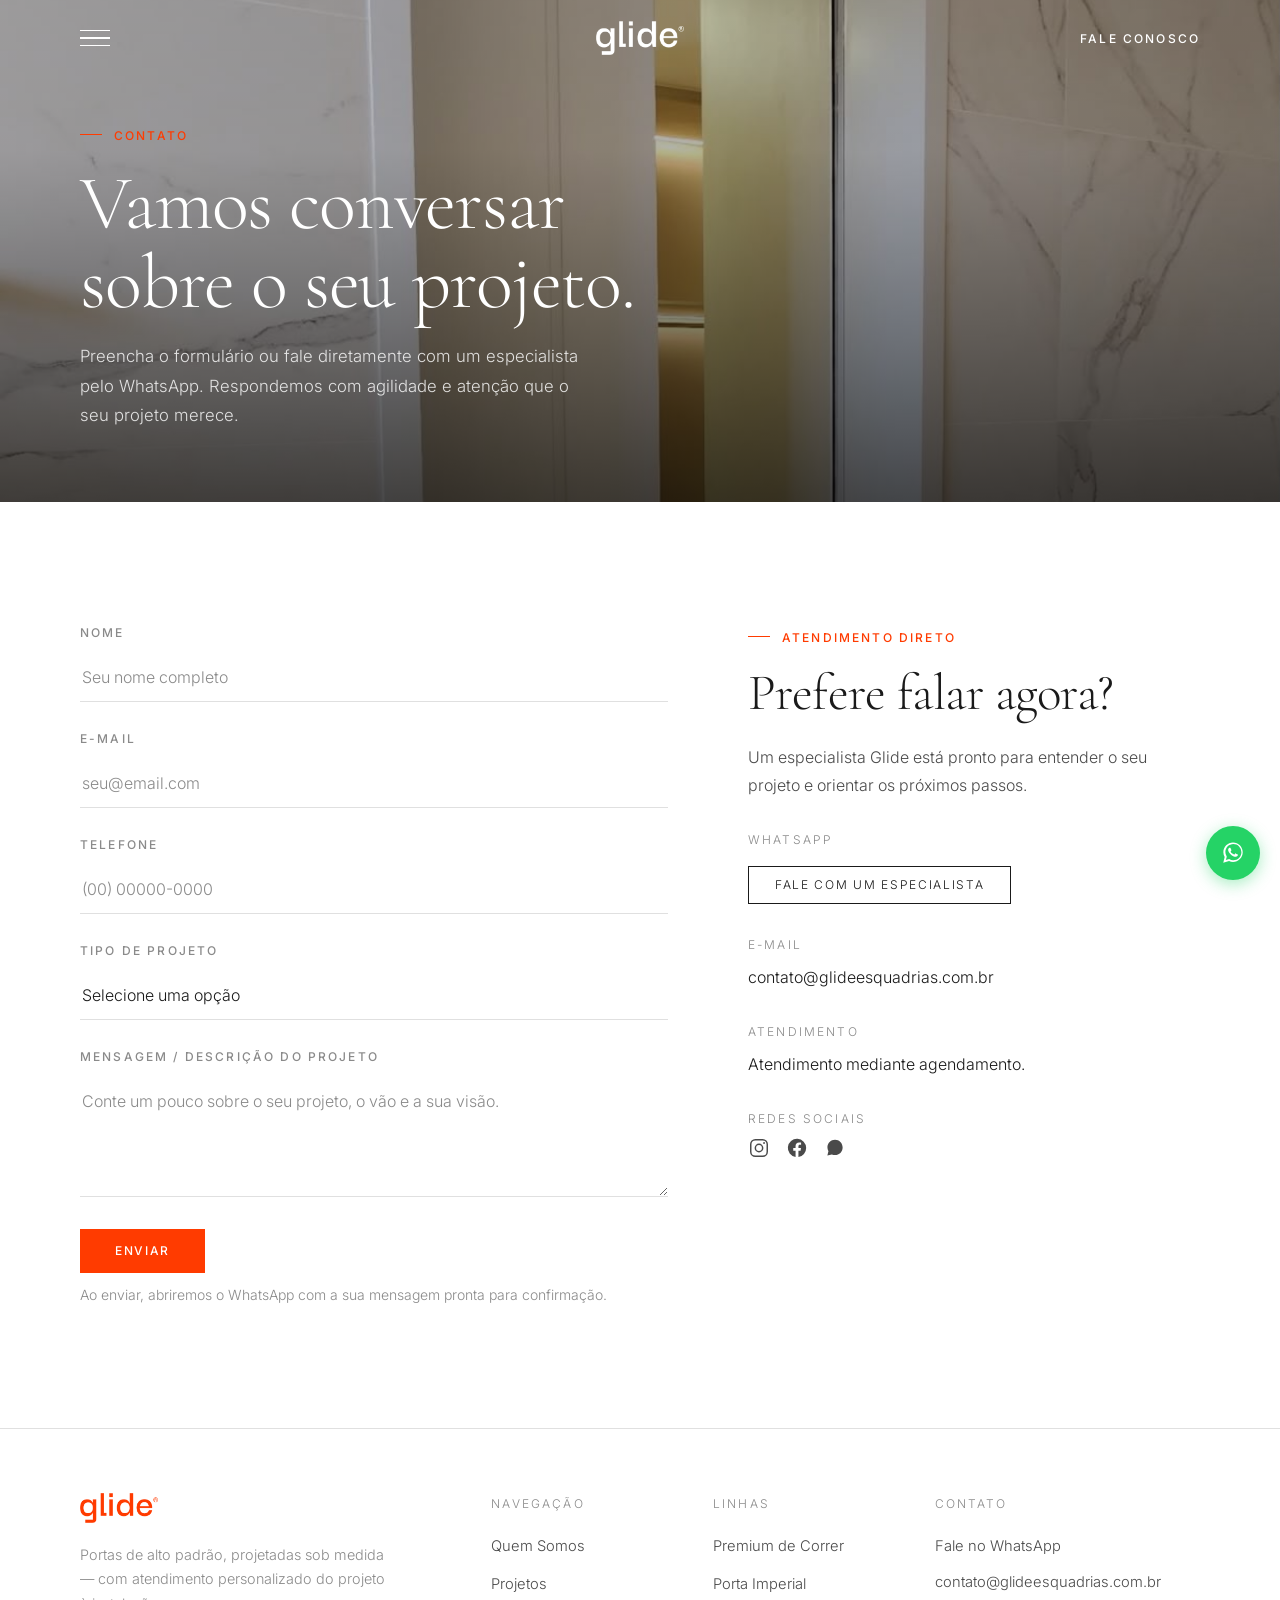
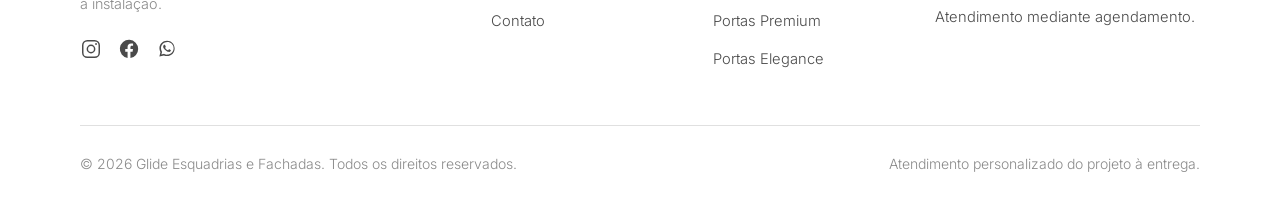
==== commit 73de7ce0: "Adiciona acentos na cor laranja da marca e foca o slogan em portas - Define --color-brand (#FF3B00, " ====
--- a/contato.html
+++ b/contato.html
@@ -168,7 +168,7 @@
       <div class="footer__grid">
         <div class="footer__brand">
           <img class="footer__brand-logo" src="images/logo-orange.png" alt="Glide">
-          <p class="footer__tagline">Esquadrias e fachadas de alto padrão, projetadas sob medida — com atendimento personalizado do projeto à instalação.</p>
+          <p class="footer__tagline">Portas de alto padrão, projetadas sob medida — com atendimento personalizado do projeto à instalação.</p>
           <div class="footer__social">
             <a href="#" aria-label="Instagram" target="_blank" rel="noopener">
               <svg viewBox="0 0 24 24" fill="none" stroke="currentColor" stroke-width="1.6" aria-hidden="true"><rect x="3" y="3" width="18" height="18" rx="5"/><circle cx="12" cy="12" r="4"/><circle cx="17.5" cy="6.5" r="1" fill="currentColor" stroke="none"/></svg>
--- a/css/tokens.css
+++ b/css/tokens.css
@@ -15,6 +15,9 @@
   --color-light:        #8A8A8A;   /* textos de apoio, labels, rodapé */
   --color-accent:       #1A1A1A;   /* destaque — botões CTA principais */
   --color-accent-hover: #333333;   /* hover dos botões */
+  --color-brand:        #FF3B00;   /* laranja Glide — cor da marca */
+  --color-brand-hover:  #E63500;   /* hover do laranja */
+  --color-brand-soft:   rgba(255, 59, 0, 0.08); /* fundo laranja sutil */
   --color-border:       #E0E0E0;   /* bordas, linhas divisórias */
   --color-border-soft:  #ECECEC;   /* bordas muito sutis */
   --color-whatsapp:     #25D366;   /* ícone flutuante WhatsApp */
--- a/css/main.css
+++ b/css/main.css
@@ -61,9 +61,21 @@
   font-weight: 500;
   letter-spacing: var(--tracking-caps);
   text-transform: uppercase;
-  color: var(--color-light);
-}
-.eyebrow--light { color: rgba(255, 255, 255, 0.62); }
+  color: var(--color-brand);
+}
+/* eyebrow com pequeno traço laranja antes do texto */
+.eyebrow::before {
+  content: "";
+  display: inline-block;
+  width: 22px;
+  height: 1px;
+  background: var(--color-brand);
+  vertical-align: middle;
+  margin-right: 12px;
+  transform: translateY(-2px);
+}
+.eyebrow--light { color: var(--color-brand); }
+.section-head .eyebrow::before { display: none; }
 
 .title-display {
   font-family: var(--font-heading);
@@ -140,11 +152,11 @@
 .btn:active { transform: translateY(0); }
 
 .btn--primary {
-  background: var(--color-dark);
+  background: var(--color-brand);
   color: #fff;
-  border-color: var(--color-dark);
-}
-.btn--primary:hover { background: var(--color-accent-hover); border-color: var(--color-accent-hover); }
+  border-color: var(--color-brand);
+}
+.btn--primary:hover { background: var(--color-brand-hover); border-color: var(--color-brand-hover); }
 
 .btn--outline {
   background: transparent;
@@ -183,8 +195,9 @@
   border-bottom: 1px solid var(--color-dark);
   transition: gap var(--t-fast) var(--ease), opacity var(--t-fast) var(--ease);
 }
-.text-link:hover { gap: 16px; }
-.text-link .arrow { transition: transform var(--t-fast) var(--ease); }
+.text-link { border-bottom-color: var(--color-brand); }
+.text-link:hover { gap: 16px; color: var(--color-brand); }
+.text-link .arrow { color: var(--color-brand); transition: transform var(--t-fast) var(--ease); }
 .text-link:hover .arrow { transform: translateX(3px); }
 .text-link--light { color: #fff; border-color: rgba(255,255,255,0.6); }
 
@@ -269,7 +282,7 @@
   color: #fff;
   transition: color var(--t-base) var(--ease), opacity var(--t-fast) var(--ease);
 }
-.nav-cta:hover { opacity: 0.7; }
+.nav-cta:hover { color: var(--color-brand); }
 
 /* Estado: rolado / sólido */
 .navbar.is-solid {
@@ -278,6 +291,8 @@
 }
 .navbar.is-solid .nav-toggle { color: var(--color-dark); }
 .navbar.is-solid .nav-cta { color: var(--color-dark); }
+.navbar.is-solid .nav-cta:hover,
+.nav-cta:hover { color: var(--color-brand); }
 .navbar.is-solid .nav-logo .logo-light { opacity: 0; }
 .navbar.is-solid .nav-logo .logo-dark { opacity: 1; }
 
@@ -367,11 +382,12 @@
   content: "";
   display: inline-block;
   width: 26px;
-  height: 1px;
-  background: var(--color-light);
+  height: 2px;
+  background: var(--color-brand);
   vertical-align: middle;
   margin-right: 16px;
 }
+.menu__sub a.is-active { color: var(--color-brand); }
 
 @keyframes menuIn {
   to { opacity: 1; transform: none; }
@@ -401,7 +417,7 @@
   width: fit-content;
   transition: color var(--t-fast) var(--ease), transform var(--t-fast) var(--ease);
 }
-.menu__sub a:hover { color: #fff; transform: translateX(6px); }
+.menu__sub a:hover { color: var(--color-brand); transform: translateX(6px); }
 .menu__sub a.is-active { color: #fff; }
 
 .menu__footer {
@@ -416,7 +432,7 @@
   color: var(--color-light);
 }
 .menu__footer a { transition: color var(--t-fast) var(--ease); }
-.menu__footer a:hover { color: #fff; }
+.menu__footer a:hover { color: var(--color-brand); }
 
 body.menu-open { overflow: hidden; }
 
@@ -500,7 +516,7 @@
   content: "";
   position: absolute;
   inset: 0;
-  background: #fff;
+  background: var(--color-brand);
   animation: cue 2.2s var(--ease) infinite;
 }
 @keyframes cue {
@@ -634,12 +650,19 @@
   background: var(--color-background);
   transition: background var(--t-base) var(--ease);
 }
-.why-card:hover { background: var(--color-surface); }
+.why-card {
+  box-shadow: inset 0 0 0 transparent;
+  transition: background var(--t-base) var(--ease), box-shadow var(--t-base) var(--ease);
+}
+.why-card:hover {
+  background: var(--color-surface);
+  box-shadow: inset 0 2px 0 var(--color-brand);
+}
 .why-card__num {
   font-family: var(--font-body);
   font-size: var(--text-caps);
   letter-spacing: var(--tracking-caps);
-  color: var(--color-light);
+  color: var(--color-brand);
   margin-bottom: 26px;
 }
 .why-card__title {
@@ -700,7 +723,7 @@
 .line-card__num {
   font-size: var(--text-caps);
   letter-spacing: var(--tracking-caps);
-  color: var(--color-light);
+  color: var(--color-brand);
   margin-bottom: 16px;
 }
 .line-card__title {
@@ -731,14 +754,14 @@
 .step__num {
   width: 56px;
   height: 56px;
-  border: 1px solid var(--color-dark);
+  border: 1px solid var(--color-brand);
   border-radius: 50%;
   display: flex;
   align-items: center;
   justify-content: center;
   font-family: var(--font-heading);
   font-size: 1.4rem;
-  color: var(--color-dark);
+  color: var(--color-brand);
   margin-bottom: 22px;
 }
 .section--dark .step__num { border-color: rgba(255,255,255,0.6); color: #fff; }
@@ -811,11 +834,11 @@
   background: transparent;
   transition: all var(--t-fast) var(--ease);
 }
-.filter-btn:hover { border-color: var(--color-dark); color: var(--color-dark); }
+.filter-btn:hover { border-color: var(--color-brand); color: var(--color-brand); }
 .filter-btn.is-active {
-  background: var(--color-dark);
+  background: var(--color-brand);
   color: #fff;
-  border-color: var(--color-dark);
+  border-color: var(--color-brand);
 }
 .gallery-item.is-hidden { display: none; }
 
@@ -857,7 +880,7 @@
   width: 7px;
   height: 7px;
   margin-top: 9px;
-  border: 1px solid var(--color-dark);
+  background: var(--color-brand);
   border-radius: 50%;
 }
 
@@ -897,7 +920,7 @@
 .value-item__idx {
   font-family: var(--font-heading);
   font-size: 1.5rem;
-  color: var(--color-light);
+  color: var(--color-brand);
   min-width: 48px;
 }
 .value-item__text {
@@ -1015,7 +1038,7 @@
   transition: color var(--t-fast) var(--ease);
 }
 .footer__links a:hover,
-.footer__contact a:hover { color: var(--color-dark); }
+.footer__contact a:hover { color: var(--color-brand); }
 .footer__contact { display: flex; flex-direction: column; gap: 10px; }
 .footer__social {
   display: flex;
@@ -1028,7 +1051,7 @@
   color: var(--color-mid);
   transition: color var(--t-fast) var(--ease), transform var(--t-fast) var(--ease);
 }
-.footer__social a:hover { color: var(--color-dark); transform: translateY(-2px); }
+.footer__social a:hover { color: var(--color-brand); transform: translateY(-2px); }
 .footer__social svg { width: 100%; height: 100%; }
 .footer__bottom {
   margin-top: 52px;
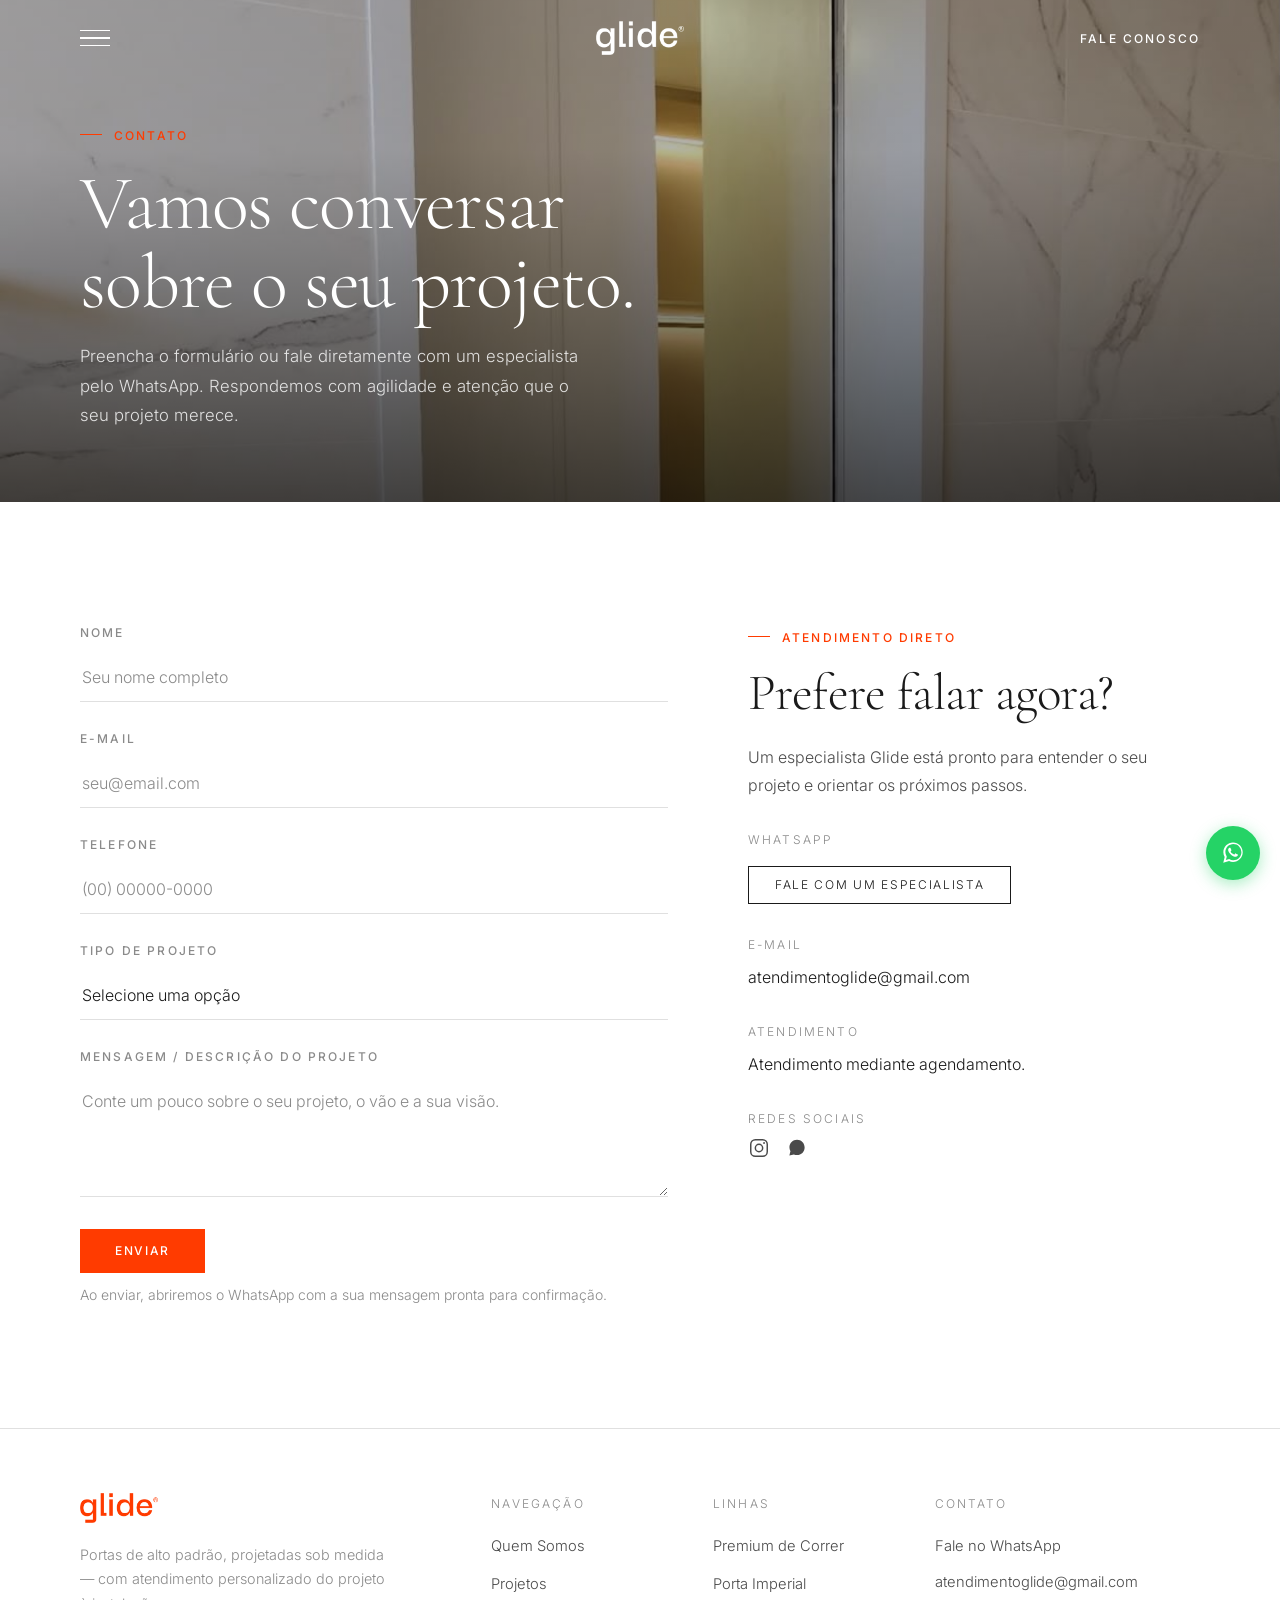
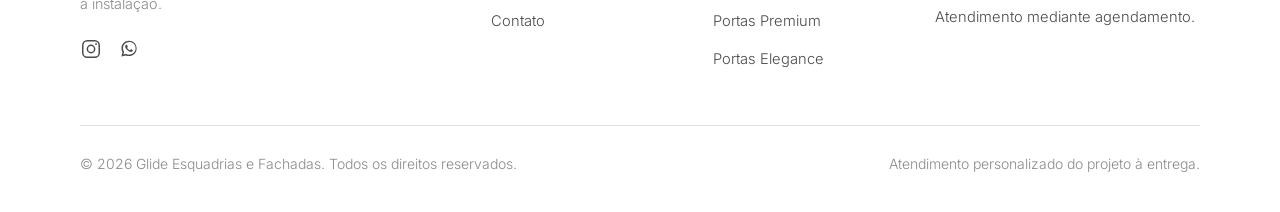
==== commit bc034ddb: "Adiciona Instagram e e-mail reais, remove Facebook e ajusta estatisticas - Instagram: link real (ins" ====
--- a/contato.html
+++ b/contato.html
@@ -54,7 +54,7 @@
       </div>
     </div>
     <div class="menu__footer">
-      <a href="https://wa.me/SEU_NUMERO_AQUI" target="_blank" rel="noopener">WhatsApp</a>
+      <a href="https://wa.me/5563981189964" target="_blank" rel="noopener">WhatsApp</a>
       <a href="contato.html">Contato</a>
       <span>Atendimento personalizado do projeto à entrega.</span>
     </div>
@@ -84,7 +84,7 @@
           <div class="reveal">
             <!-- O envio abre o WhatsApp com a mensagem preenchida.
                  Substitua data-whatsapp pelo número real (apenas dígitos: DDI+DDD+número). -->
-            <form class="form js-contact-form" data-whatsapp="SEU_NUMERO_AQUI" novalidate>
+            <form class="form js-contact-form" data-whatsapp="5563981189964" novalidate>
               <div class="field">
                 <label for="nome">Nome</label>
                 <input type="text" id="nome" name="nome" placeholder="Seu nome completo" required>
@@ -126,13 +126,11 @@
 
             <div class="contact-block">
               <div class="contact-block__label">WhatsApp</div>
-              <a href="https://wa.me/SEU_NUMERO_AQUI" target="_blank" rel="noopener" class="btn btn--outline btn--sm" style="margin-top:8px">Fale com um especialista</a>
-            </div>
-
-            <!-- TODO: substituir pelos dados reais de contato da empresa -->
+              <a href="https://wa.me/5563981189964" target="_blank" rel="noopener" class="btn btn--outline btn--sm" style="margin-top:8px">Fale com um especialista</a>
+            </div>
             <div class="contact-block">
               <div class="contact-block__label">E-mail</div>
-              <a href="mailto:contato@glideesquadrias.com.br">contato@glideesquadrias.com.br</a>
+              <a href="mailto:atendimentoglide@gmail.com">atendimentoglide@gmail.com</a>
             </div>
 
             <div class="contact-block">
@@ -143,13 +141,10 @@
             <div class="contact-block">
               <div class="contact-block__label">Redes Sociais</div>
               <div class="footer__social" style="margin-top:8px">
-                <a href="#" aria-label="Instagram" target="_blank" rel="noopener">
+                <a href="https://www.instagram.com/glide.brasil/" aria-label="Instagram" target="_blank" rel="noopener">
                   <svg viewBox="0 0 24 24" fill="none" stroke="currentColor" stroke-width="1.6" aria-hidden="true"><rect x="3" y="3" width="18" height="18" rx="5"/><circle cx="12" cy="12" r="4"/><circle cx="17.5" cy="6.5" r="1" fill="currentColor" stroke="none"/></svg>
                 </a>
-                <a href="#" aria-label="Facebook" target="_blank" rel="noopener">
-                  <svg viewBox="0 0 24 24" fill="currentColor" aria-hidden="true"><path d="M22 12a10 10 0 1 0-11.56 9.88v-6.99H7.9V12h2.54V9.8c0-2.5 1.49-3.89 3.78-3.89 1.09 0 2.24.2 2.24.2v2.46h-1.26c-1.24 0-1.63.77-1.63 1.56V12h2.78l-.44 2.89h-2.34v6.99A10 10 0 0 0 22 12z"/></svg>
-                </a>
-                <a href="https://wa.me/SEU_NUMERO_AQUI" aria-label="WhatsApp" target="_blank" rel="noopener">
+                <a href="https://wa.me/5563981189964" aria-label="WhatsApp" target="_blank" rel="noopener">
                   <svg viewBox="0 0 32 32" fill="currentColor" aria-hidden="true"><path d="M16.04 4C9.93 4 4.98 8.95 4.98 15.06c0 1.95.51 3.86 1.48 5.54L4.9 27l6.57-1.72a11.02 11.02 0 0 0 4.56.98h.01c6.11 0 11.06-4.95 11.06-11.06C27.1 8.95 22.15 4 16.04 4z"/></svg>
                 </a>
               </div>
@@ -170,13 +165,10 @@
           <img class="footer__brand-logo" src="images/logo-orange.png" alt="Glide">
           <p class="footer__tagline">Portas de alto padrão, projetadas sob medida — com atendimento personalizado do projeto à instalação.</p>
           <div class="footer__social">
-            <a href="#" aria-label="Instagram" target="_blank" rel="noopener">
+            <a href="https://www.instagram.com/glide.brasil/" aria-label="Instagram" target="_blank" rel="noopener">
               <svg viewBox="0 0 24 24" fill="none" stroke="currentColor" stroke-width="1.6" aria-hidden="true"><rect x="3" y="3" width="18" height="18" rx="5"/><circle cx="12" cy="12" r="4"/><circle cx="17.5" cy="6.5" r="1" fill="currentColor" stroke="none"/></svg>
             </a>
-            <a href="#" aria-label="Facebook" target="_blank" rel="noopener">
-              <svg viewBox="0 0 24 24" fill="currentColor" aria-hidden="true"><path d="M22 12a10 10 0 1 0-11.56 9.88v-6.99H7.9V12h2.54V9.8c0-2.5 1.49-3.89 3.78-3.89 1.09 0 2.24.2 2.24.2v2.46h-1.26c-1.24 0-1.63.77-1.63 1.56V12h2.78l-.44 2.89h-2.34v6.99A10 10 0 0 0 22 12z"/></svg>
-            </a>
-            <a href="https://wa.me/SEU_NUMERO_AQUI" aria-label="WhatsApp" target="_blank" rel="noopener">
+            <a href="https://wa.me/5563981189964" aria-label="WhatsApp" target="_blank" rel="noopener">
               <svg viewBox="0 0 32 32" fill="currentColor" aria-hidden="true"><path d="M16.04 4C9.93 4 4.98 8.95 4.98 15.06c0 1.95.51 3.86 1.48 5.54L4.9 27l6.57-1.72a11.02 11.02 0 0 0 4.56.98h.01c6.11 0 11.06-4.95 11.06-11.06C27.1 8.95 22.15 4 16.04 4zm0 20.2h-.01c-1.41 0-2.79-.38-4-1.1l-.29-.17-3.9 1.02 1.04-3.8-.19-.3a9.13 9.13 0 0 1-1.4-4.86c0-5.05 4.11-9.16 9.17-9.16 2.45 0 4.75.96 6.48 2.69a9.1 9.1 0 0 1 2.68 6.48c0 5.06-4.11 9.17-9.16 9.17zm5.03-6.86c-.27-.14-1.63-.8-1.88-.9-.25-.09-.43-.13-.62.14-.18.27-.71.9-.87 1.08-.16.18-.32.2-.59.07-.27-.14-1.16-.43-2.21-1.36-.82-.73-1.37-1.63-1.53-1.9-.16-.27-.02-.42.12-.55.12-.12.27-.32.41-.48.14-.16.18-.27.27-.46.09-.18.05-.34-.02-.48-.07-.14-.62-1.49-.85-2.04-.22-.53-.45-.46-.62-.47l-.53-.01c-.18 0-.48.07-.73.34-.25.27-.96.94-.96 2.29 0 1.35.98 2.65 1.12 2.84.14.18 1.93 2.95 4.67 4.14.65.28 1.16.45 1.56.58.66.21 1.25.18 1.72.11.52-.08 1.63-.67 1.86-1.31.23-.64.23-1.19.16-1.31-.07-.12-.25-.18-.52-.32z"/></svg>
             </a>
           </div>
@@ -201,8 +193,8 @@
         <div class="footer__col">
           <div class="footer__col-title">Contato</div>
           <div class="footer__contact">
-            <a href="https://wa.me/SEU_NUMERO_AQUI" target="_blank" rel="noopener">Fale no WhatsApp</a>
-            <a href="mailto:contato@glideesquadrias.com.br">contato@glideesquadrias.com.br</a>
+            <a href="https://wa.me/5563981189964" target="_blank" rel="noopener">Fale no WhatsApp</a>
+            <a href="mailto:atendimentoglide@gmail.com">atendimentoglide@gmail.com</a>
             <p>Atendimento mediante agendamento.</p>
           </div>
         </div>
@@ -215,7 +207,7 @@
   </footer>
 
   <!-- ============ WHATSAPP FLUTUANTE ============ -->
-  <a class="whatsapp-float" href="https://wa.me/SEU_NUMERO_AQUI" target="_blank" rel="noopener" aria-label="Fale com um especialista no WhatsApp">
+  <a class="whatsapp-float" href="https://wa.me/5563981189964" target="_blank" rel="noopener" aria-label="Fale com um especialista no WhatsApp">
     <svg viewBox="0 0 32 32" fill="currentColor" aria-hidden="true"><path d="M16.04 4C9.93 4 4.98 8.95 4.98 15.06c0 1.95.51 3.86 1.48 5.54L4.9 27l6.57-1.72a11.02 11.02 0 0 0 4.56.98h.01c6.11 0 11.06-4.95 11.06-11.06C27.1 8.95 22.15 4 16.04 4zm0 20.2h-.01c-1.41 0-2.79-.38-4-1.1l-.29-.17-3.9 1.02 1.04-3.8-.19-.3a9.13 9.13 0 0 1-1.4-4.86c0-5.05 4.11-9.16 9.17-9.16 2.45 0 4.75.96 6.48 2.69a9.1 9.1 0 0 1 2.68 6.48c0 5.06-4.11 9.17-9.16 9.17zm5.03-6.86c-.27-.14-1.63-.8-1.88-.9-.25-.09-.43-.13-.62.14-.18.27-.71.9-.87 1.08-.16.18-.32.2-.59.07-.27-.14-1.16-.43-2.21-1.36-.82-.73-1.37-1.63-1.53-1.9-.16-.27-.02-.42.12-.55.12-.12.27-.32.41-.48.14-.16.18-.27.27-.46.09-.18.05-.34-.02-.48-.07-.14-.62-1.49-.85-2.04-.22-.53-.45-.46-.62-.47l-.53-.01c-.18 0-.48.07-.73.34-.25.27-.96.94-.96 2.29 0 1.35.98 2.65 1.12 2.84.14.18 1.93 2.95 4.67 4.14.65.28 1.16.45 1.56.58.66.21 1.25.18 1.72.11.52-.08 1.63-.67 1.86-1.31.23-.64.23-1.19.16-1.31-.07-.12-.25-.18-.52-.32z"/></svg>
   </a>
 
